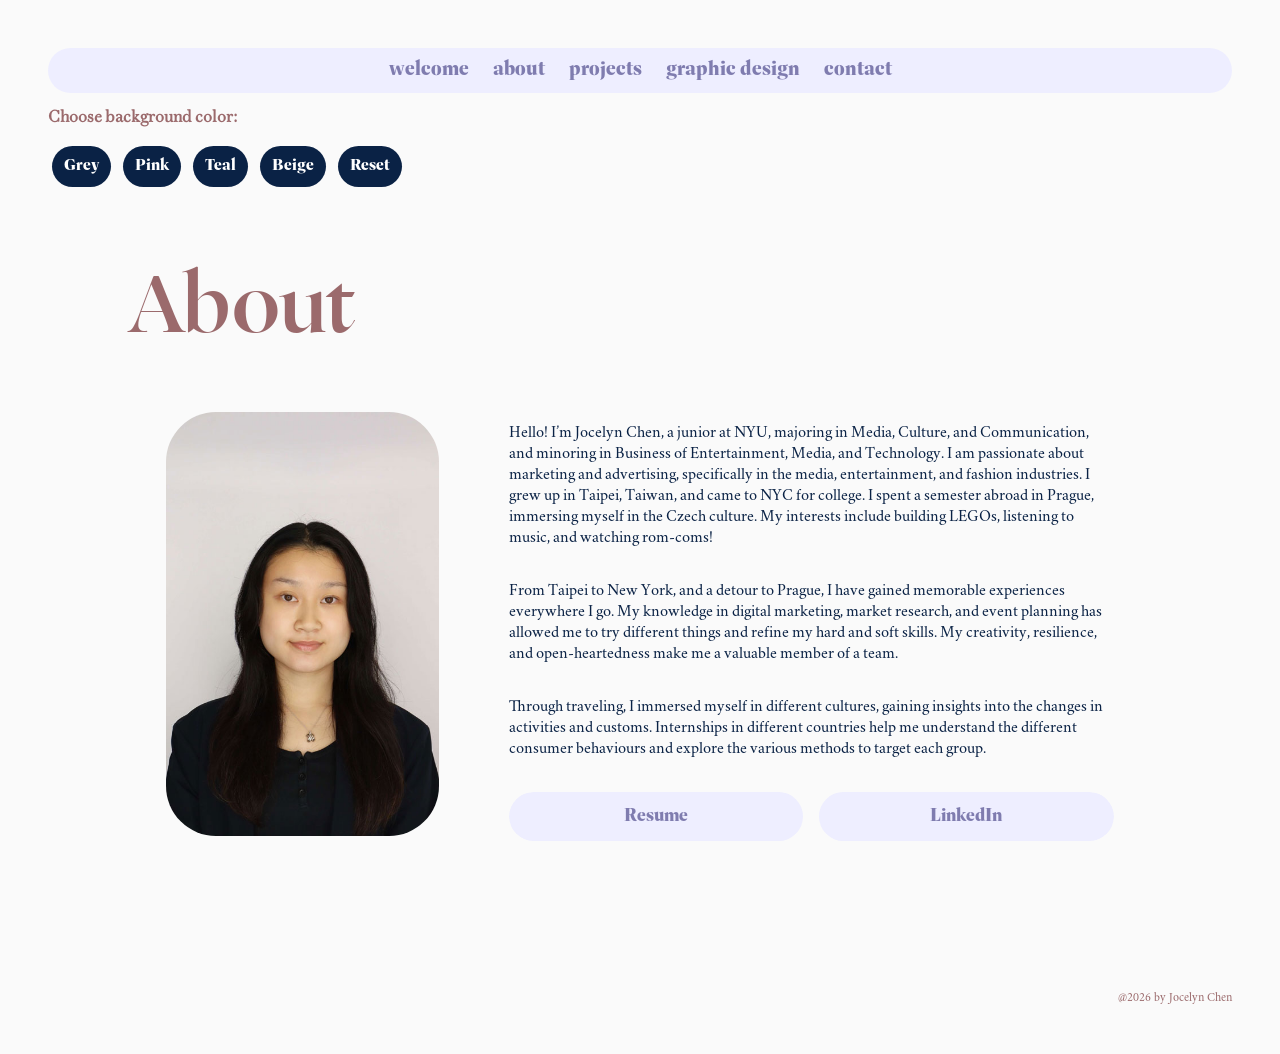
==== about.html @ 05d31b75 "Add files via upload" ====
<!DOCTYPE html>

<html>
  <header>
    <meta charset="utf-8">
    <meta name="viewport" content="width=device-width, initial-scale=1.0">
    <title>Jocelyn Chen - Portfolio</title>
     <link rel="stylesheet" href="styles.css" type="text/css">

  </header>

  <body>

<main>

    <div class="navbar">
    <a href="./index.html">welcome</a>
    <a href="./about.html">about</a>
    <a href="./projects.html">projects</a>
    <a href="./design.html">graphic design</a>
    <a href="./contact.html">contact</a>
  </div>

     <h2>Choose background color:</h2>
    <button onclick="setBgGrey()">Grey</button>
    <button onclick="setBgPink()">Pink</button>
    <button onclick="setBgTeal()">Teal</button>
    <button onclick="setBgBeige()">Beige</button>
    <button onclick="defaultBgColor()">Reset</button>

  <h1>About</h1>


<div class="columns"> 

  <img src="Jocelyn-Chen_480.jpg" srcset="Jocelyn-Chen_960.jpg 2x Jocelyn-Chen_1440.jpg 4x" alt="a headshot of me" width="90%">
  <div class="text">
    <p>Hello! I’m Jocelyn Chen, a junior at NYU, majoring in Media, Culture, and Communication, and minoring in Business of Entertainment, Media, and Technology. I am passionate about marketing and advertising, specifically in the media, entertainment, and fashion industries. I grew up in Taipei, Taiwan, and came to NYC for college.  I spent a semester abroad in Prague, immersing myself in the Czech culture. My interests include building LEGOs,  listening to music, and watching rom-coms!</p>
   
    <p>From Taipei to New York, and a detour to Prague, I have gained memorable experiences everywhere I go. My knowledge in digital marketing, market research, and event planning has allowed me to try different things and refine my hard and soft skills. My creativity, resilience, and open-heartedness make me a valuable member of a team.</p>

    <p>Through traveling, I immersed myself in different cultures, gaining insights into the changes in activities and customs. Internships in different countries help me understand the different consumer behaviours and explore the various methods to target each group.</p>

  <div class="links">

    <a href="https://drive.google.com/file/d/1Mw57LWO-CWWLrUkqT-gZb6t7W5zlHmik/view?usp=sharing" target="_blank" class="button">Resume</a>

   <a href="https://www.linkedin.com/in/i-chen-jocelyn-chen/" target="_blank" class="button">LinkedIn</a>
  </div>  
  </div>

  
</div>

<script src="interaction.js"></script>

</main>

  <footer> @2026 by Jocelyn Chen</footer>

</body>
  </html>
---- styles.css ----
@font-face{
  font-family: Dashiell fine;
  src: url(./Fonts/dashiellfine-xbold.otf);
}

@font-face{
  font-family: Warbler;
  src: url(./Fonts/Warbler.otf);
}

@font-face{
  font-family: Crimson;
  src:url(./Fonts/Crimson-Roman.otf);


}
@font-face{
  font-family: Ogg;
  src: url(./Fonts/Ogg.ttf);
}


@media only screen and (max-width: 600px){
  
  body {
    margin: 1rem; 
    background-color:#FAFAFA ;
  }


pre{
  font-family:'Ogg';
  font-size:3.5em;
  color:#9B6A6C;
  margin-bottom:1.5rem;
  margin-left:1rem;
  text-align:center;
 line-height: 1em;

}

h1{
  font-family:'Ogg';
  font-size:3.5em;
  color:#9B6A6C;
  margin-bottom:1.5rem;
  text-align:center;
}


h2{
  color:#9B6A6C;
  font-family: "Warbler";
  text-align: center;
}


.paragraph {
    margin-left: 1rem;
    margin-right: 1rem;
    text-align: center;
  }

  .navbar{
  display: flex;
  flex-wrap:wrap; 
  flex-direction: row;
  justify-content: center;
  align-items: center;
  border-radius: 2rem;
  background-color:#eeeeff;
  font-family: "Dashiell fine";
  width:80%;
  margin: 1rem auto;

}

.navbar a{
  color:#7F7CAF;
  font-size: 1em;
  padding:0.75rem;
  text-decoration:none;
}

.button-link, .last {
    display: block;
    margin-left: auto;
    margin-right: auto;
    width: 50%;
    background-color:#eeeeff;
    text-align:center;
    color:#7F7CAF;
    line-height: 4em;
    font-size: 1em;
    text-decoration: none;
    font-family: "Dashiell fine";
    border-radius: 2rem;
    margin-bottom:1.5rem;
  }

.photos {
  display: grid;
  grid-template-columns: 0.25fr ;
  gap: 1rem;
place-content: center
}


.photos img {
    width: 10rem;
    height: 10rem;
    object-fit: cover;
    border-radius:50%;
}

p{

  font-family: "Crimson";
  color:#0A2245;
  font-size:1em;

}

.links{
  display: flex;
  flex-direction: column;
  overflow: hidden;
  align-items: center;
  border-radius: 2rem;
  font-family: "Dashiell fine";
  gap:1rem;
  margin-bottom: 2rem;
}

.text p{
  margin-bottom:2rem;
}

.button{
    display: block;
    width: 90%;
    background-color:#eeeeff;
    text-align:center;
    align-items: center;
    color:#7F7CAF;
    font-size: 1em;
    padding-top: 1rem;
  padding-bottom: 1rem;
    text-decoration: none;
    font-family: "Dashiell fine";
    border-radius: 2rem;
}


img{
    display:block;
    margin-left: auto;
    margin-right: auto;
    border-radius: 2rem;
}

h3{
   font-family: "Dashiell fine";
   font-size: 1.5em;
   color:#9B6A6C;
}

.paragraph{
  margin-bottom:2rem;
  text-align: left;
}

.design{
  display:grid;
  grid-template-columns: 1fr;
  place-content: center;
  place-items:center;
  width:100%;
  gap:1rem;
  padding: 1rem;
}

.design img{
    border-radius: 0px;
    width:80%;
    
}

.contact{
  display:grid;
  grid-template-columns: 1fr;
  place-items:center;
  place-content:center;
  width:90%;
  margin-left: 1rem;
}

.footer a, footer{
  font-family: "Crimson";
  position:static;
  font-size:1em;
  color:#9B6A6C;
  text-align: right;
  margin-top:10rem;
}

}

/*desktop*/
@media only screen and (min-width:1024px){

body{
  background-color:#FAFAFA;
  margin:3rem;
}


.navbar{
  display: flex;
  position: sticky;
  top: 5px;
  z-index: 1000;
  flex-direction: row;
  justify-content: center;
  align-items: center;
  border-radius: 50px;
  background-color:#eeeeff;
  font-family: "Dashiell fine";
  width:100%;
  margin:0 auto;

}

.navbar a{
  color:#7F7CAF;
  font-size: 20px;
  padding:12px;
  text-decoration:none;
  transition: all 0.5s ease;
}

.navbar a:hover{
   color:white;
   background-color: #0A2245;
}

.navbar a:active{
   text-transform: uppercase;
  }

pre{
  font-family:'Ogg';
  font-size:80px;
  color:#9B6A6C;
  margin-bottom:20px;
  margin-left:5rem;
  line-height: 1em

}

h1{
  font-family:'Ogg';
  font-size:80px;
  color:#9B6A6C;
  margin-bottom:2.5rem;
  margin-left:5rem;
}


.welcometext{
  color:#9B6A6C;
  font-family: "Warbler";
  font-weight: bold;
  margin-left:5rem;
  margin-bottom: 2.5rem;
  font-size:35px;
  }

h2{
  color:#9B6A6C;
  font-family: "Warbler";
  margin-bottom: 1rem;
  font-size:1em;
}

button {
  padding: 12px;
  margin: 0.25rem;
  border:none;
 border-radius:30px;
  font-size: 1em;
  font-weight: bold;
  cursor: pointer;
  color: white;
  background-color: #0A2245;
  font-family: "Dashiell fine";
  transition: transform 0.2s, opacity 0.2s;
}

button:hover {
  transform: scale(1.05);
  opacity: 0.9;
}

p{

  font-family: "Crimson";
  color:#0A2245;
  font-size:1em;

}

.photos {
  display: grid;
  grid-template-columns: 0.25fr 0.25fr;
	gap: 15px;
  float:right;
  margin-right:70px;
}

.photos img {
    width: 200px;
    height: 200px;
    object-fit: cover;
    border-radius:50%;
    transition: all 0.5s ease;
}

.photos img:hover{
	transform:scale(1.2);
}

.button-link, .last {
		display: block;
		margin-left: 5rem;
  	width: 200px;
  	height: 60px;
  	background-color:#eeeeff;
  	text-align:center;
  	color:#7F7CAF;
  	line-height: 60px;
  	font-size: 16px;
  	text-decoration: none;
  	font-family: "Dashiell fine";
  	transition: all 0.5s ease;
    border-radius: 50px;
  }

  .button-link:hover, .last:hover{
  	background-color: #0A2245;
  	color: white;
    transform:scale(1.2);
  }


.columns {
  display: grid;
  grid-template-columns: 1fr 2fr; 
  gap: 40px;
  align-items: center;
  width: 80%;
  margin-left: auto;
  margin-right: auto;
}

.links{
  display: flex;
  flex-direction: row;
  overflow: hidden;
  align-items: center;
  border-radius: 30px;
  font-family: "Dashiell fine";
  width:100%;
  gap:1rem;
}

.text p{
  margin-bottom:2rem;

}

.button{
    display: block;
    width: 100%;
    background-color:#eeeeff;
    text-align:center;
    align-items: center;
    color:#7F7CAF;
    font-size: 18px;
    padding-top: 15px;
  padding-bottom: 15px;
    text-decoration: none;
    font-family: "Dashiell fine";
    transition: all 0.5s ease;
    border-radius: 30px;
}

 .button:hover{
    background-color: #0A2245;
    color: white;
  }


.home{
  display:grid;
  grid-template-columns: 2fr 1fr;
  align-items: center;
  justify-content: center;
  margin-top:4rem;
}

img{

    border-radius: 50px;
}

h3{
   font-family: "Dashiell fine";
   font-size: 25px;
   color:#9B6A6C;
}

.projects {
  display: grid;
  grid-template-columns: 1fr 2fr; 
  gap: 40px;
  align-items: center;
  width: 80%;
  margin-left: auto;
  margin-right: auto;
  padding:10px;

}

.gallery-container{
  display:flex;
  flex-wrap:wrap;
  justify-content: space-around;
  overflow:hidden;
  width:80%;
  margin-left: auto;
  margin-right: auto;
  gap:15px;
  background-color: rgba(155, 106, 108, 0.8);
  padding: 1rem;
  gap:15px;

}

.gallery-item {
  width: calc((100% - 30px) / 3);
    margin-bottom: 10px;
    opacity: 1;
    cursor: pointer;
}
.gallery-item:hover {
    opacity: 0.5;
}
.gallery-item img {
    width: 100%;
    border-radius: 0;
    object-fit: cover;
}
.gallery-content {
    font-size: .8em;
}

.lightbox {
    position: fixed;
    display: none;
    background-color:rgba(155, 106, 108, 0.5);
    width: 100%;
    height: 100%;              
    overflow: auto;
    top: 0;
    left: 0;
}
.lightbox-content {
    position: relative;
    width: 70%;
    height: 70%;
    margin: 5% auto;
}
.lightbox-content img {
    border-radius: 7px;
    width: 100%;
    height: 100%;
    object-fit: contain; 
}
.lightbox-prev,
.lightbox-next {
    position: absolute;
    background-color: rgba(155, 106, 108, 0.9);
    color: #fff;
    padding: 7px;
    top: 45%;
    cursor: pointer;
}
.lightbox-prev {
    left: 0;
}
.lightbox-next {
    right: 0;
}
.lightbox-prev:hover,
.lightbox-next:hover {
    opacity: .5;
}

.paragraph{
  margin-left:5rem;
  margin-right:5rem;
  margin-bottom:2rem;
}

.item10{
  grid-column-start:1;
  grid-column-end: 3;
}

.contact{
  display:grid;
  grid-template-columns: 1fr 1fr;
  place-items:center;
  place-content:center;
}

.footer a, footer{
  font-family: "Crimson";
  position:static;
  font-size:12px;
  color:#9B6A6C;
  text-align: right;
  margin-top:150px;
}


}
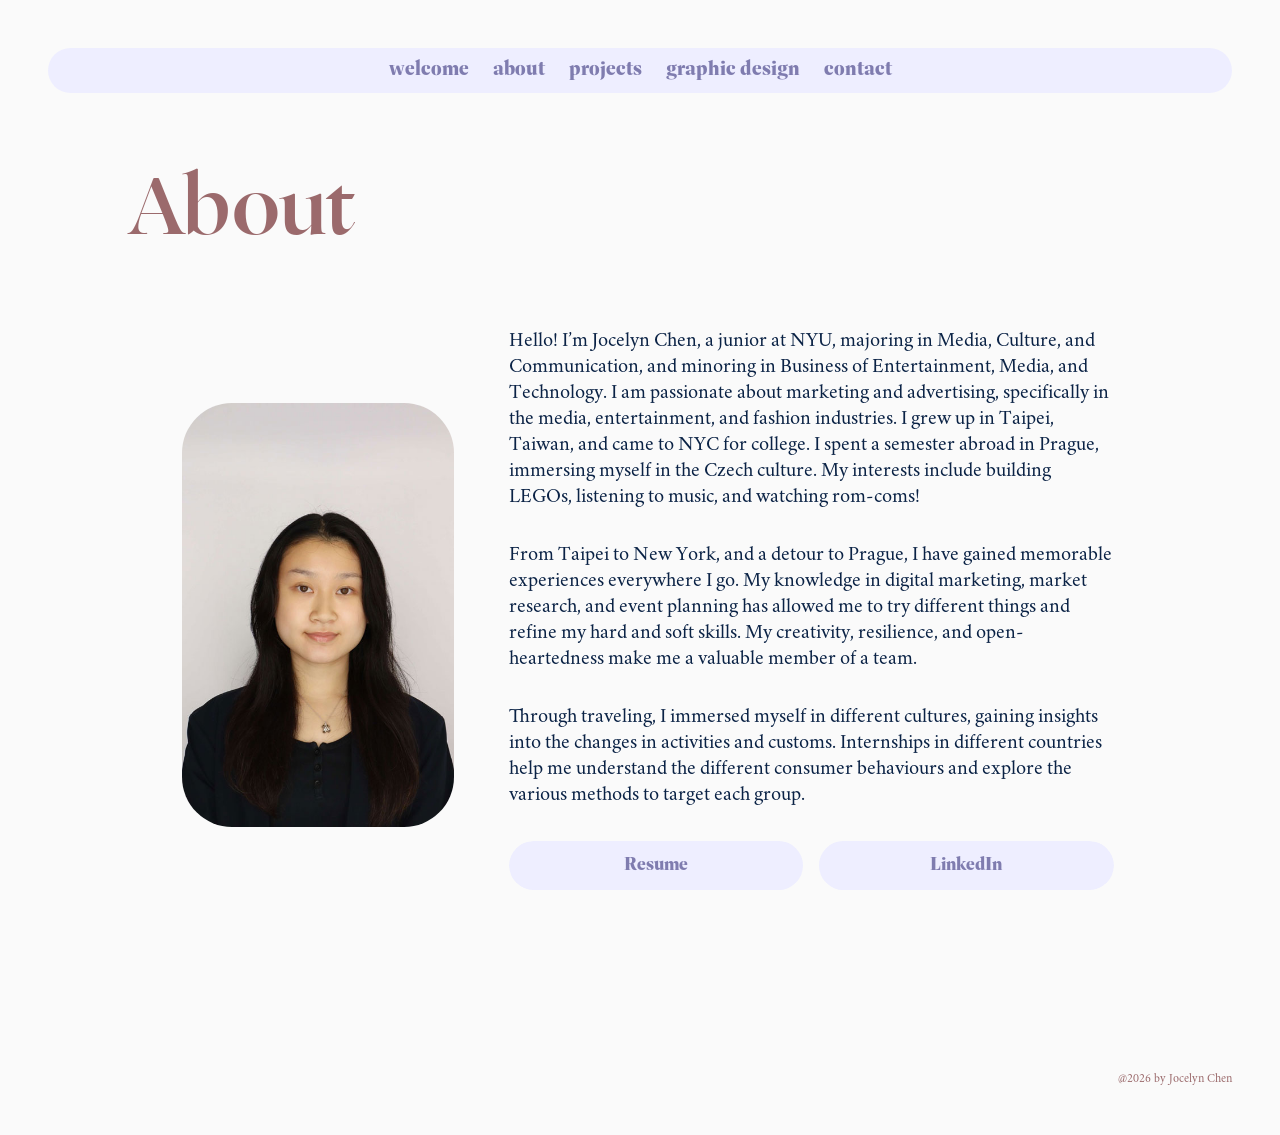
==== commit db515428: "Update about.html" ====
--- a/about.html
+++ b/about.html
@@ -21,12 +21,7 @@
     <a href="./contact.html">contact</a>
   </div>
 
-     <h2>Choose background color:</h2>
-    <button onclick="setBgGrey()">Grey</button>
-    <button onclick="setBgPink()">Pink</button>
-    <button onclick="setBgTeal()">Teal</button>
-    <button onclick="setBgBeige()">Beige</button>
-    <button onclick="defaultBgColor()">Reset</button>
+   
 
   <h1>About</h1>
 
--- a/styles.css
+++ b/styles.css
@@ -47,13 +47,35 @@
   text-align:center;
 }
 
-
-h2{
+.welcometext{
   color:#9B6A6C;
   font-family: "Warbler";
+  font-weight: bold;
+  text-align:center;  
+  margin-bottom: 1rem;
+  font-size:2em;
+  }
+
+  h2{
+  color:#9B6A6C;
+  font-family: "Warbler";
+  margin-bottom: 1rem;
+  font-size:1em;
   text-align: center;
 }
 
+button {
+  margin:auto;
+  padding: 0.5rem;
+  border:none;
+  border-radius:30px;
+  font-size: 0.75em;
+  cursor: pointer;
+  color: white;
+  background-color: #0A2245;
+  font-family: "Dashiell fine";
+  align-content: center;
+}
 
 .paragraph {
     margin-left: 1rem;
@@ -170,7 +192,7 @@
   text-align: left;
 }
 
-.design{
+.gallery-container{
   display:grid;
   grid-template-columns: 1fr;
   place-content: center;
@@ -180,7 +202,7 @@
   padding: 1rem;
 }
 
-.design img{
+.gallery-container img{
     border-radius: 0px;
     width:80%;
     
@@ -206,6 +228,215 @@
 
 }
 
+@media only screen and (min-width: 600px) {
+  body {
+    margin: 2rem; 
+    background-color:#FAFAFA ;
+  }
+
+
+pre{
+  font-family:'Ogg';
+  font-size:5em;
+  color:#9B6A6C;
+  margin-bottom:1.5rem;
+  margin-left:2rem;
+  text-align:center;
+ line-height: 1em;
+
+}
+
+h1{
+  font-family:'Ogg';
+  font-size:5em;
+  color:#9B6A6C;
+  margin-bottom:2rem;
+  text-align:center;
+}
+
+.welcometext{
+  color:#9B6A6C;
+  font-family: "Warbler";
+  font-weight: bold;
+  text-align:center;  
+  margin-bottom: 2rem;
+  font-size:3em;
+  }
+
+  h2{
+  color:#9B6A6C;
+  font-family: "Warbler";
+  margin-bottom: 2rem;
+  font-size:2em;
+  text-align: left;
+}
+
+button {
+  margin:auto;
+  padding: 1rem;
+  border:none;
+  border-radius:30px;
+  font-size: 2em;
+  cursor: pointer;
+  color: white;
+  background-color: #0A2245;
+  font-family: "Dashiell fine";
+  align-content: center;
+}
+
+.paragraph {
+    margin-left: 2rem;
+    margin-right: 2rem;
+    text-align: center;
+  }
+
+  .navbar{
+  display: flex;
+  flex-wrap:wrap; 
+  flex-direction: row;
+  justify-content: center;
+  align-items: center;
+  border-radius: 2rem;
+  background-color:#eeeeff;
+  font-family: "Dashiell fine";
+  width:80%;
+  margin: 2rem auto;
+
+}
+
+.navbar a{
+  color:#7F7CAF;
+  font-size: 2em;
+  padding:0.75rem;
+  text-decoration:none;
+}
+
+.button-link, .last {
+    display: block;
+    margin-left: auto;
+    margin-right: auto;
+    width: 70%;
+    background-color:#eeeeff;
+    text-align:center;
+    color:#7F7CAF;
+    line-height: 2em;
+    font-size: 2em;
+    text-decoration: none;
+    font-family: "Dashiell fine";
+    border-radius: 2rem;
+    margin-bottom:1.5rem;
+  }
+
+.photos {
+  display: grid;
+  grid-template-columns: 0.25fr ;
+  gap: 1rem;
+place-content: center
+}
+
+
+.photos img {
+    width: 10rem;
+    height: 10rem;
+    object-fit: cover;
+    border-radius:50%;
+}
+
+p{
+
+  font-family: "Crimson";
+  color:#0A2245;
+  font-size:1.75em;
+
+}
+
+.links{
+  display: flex;
+  flex-direction: column;
+  overflow: hidden;
+  align-items: center;
+  border-radius: 2rem;
+  font-family: "Dashiell fine";
+  gap:1rem;
+  margin-bottom: 2rem;
+}
+
+.text p{
+  margin-bottom:2rem;
+}
+
+.button{
+    display: block;
+    width: 90%;
+    background-color:#eeeeff;
+    text-align:center;
+    align-items: center;
+    color:#7F7CAF;
+    font-size: 2em;
+    padding-top: 1rem;
+  padding-bottom: 1rem;
+    text-decoration: none;
+    font-family: "Dashiell fine";
+    border-radius: 2rem;
+}
+
+
+img{
+    display:block;
+    margin-left: auto;
+    margin-right: auto;
+    border-radius: 2rem;
+}
+
+h3{
+   font-family: "Dashiell fine";
+   font-size: 2em;
+   color:#9B6A6C;
+
+}
+
+.paragraph{
+  margin-bottom:2rem;
+  text-align: left;
+}
+
+.gallery-container{
+  display:grid;
+  grid-template-columns: 1fr;
+  place-content: center;
+  place-items:center;
+  width:100%;
+  gap:1rem;
+  padding: 1rem;
+}
+
+.gallery-container img{
+    border-radius: 0px;
+    width:80%;
+    
+}
+
+.contact{
+  display:grid;
+  grid-template-columns: 1fr;
+  place-items:center;
+  place-content:center;
+  width:90%;
+  margin-left: 1rem;
+}
+
+.footer a, footer{
+  font-family: "Crimson";
+  position:static;
+  font-size:1em;
+  color:#9B6A6C;
+  text-align: right;
+  margin-top:10rem;
+}
+
+}
+
+
 /*desktop*/
 @media only screen and (min-width:1024px){
 
@@ -254,7 +485,8 @@
   color:#9B6A6C;
   margin-bottom:20px;
   margin-left:5rem;
-  line-height: 1em
+  line-height: 1em;
+  text-align: left;
 
 }
 
@@ -264,6 +496,7 @@
   color:#9B6A6C;
   margin-bottom:2.5rem;
   margin-left:5rem;
+text-align:left;
 }
 
 
@@ -274,13 +507,17 @@
   margin-left:5rem;
   margin-bottom: 2.5rem;
   font-size:35px;
-  }
+  text-align: left;
+  }
+
 
 h2{
   color:#9B6A6C;
   font-family: "Warbler";
   margin-bottom: 1rem;
   font-size:1em;
+  text-align: left;
+
 }
 
 button {
@@ -306,7 +543,7 @@
 
   font-family: "Crimson";
   color:#0A2245;
-  font-size:1em;
+  font-size:1.25em;
 
 }
 
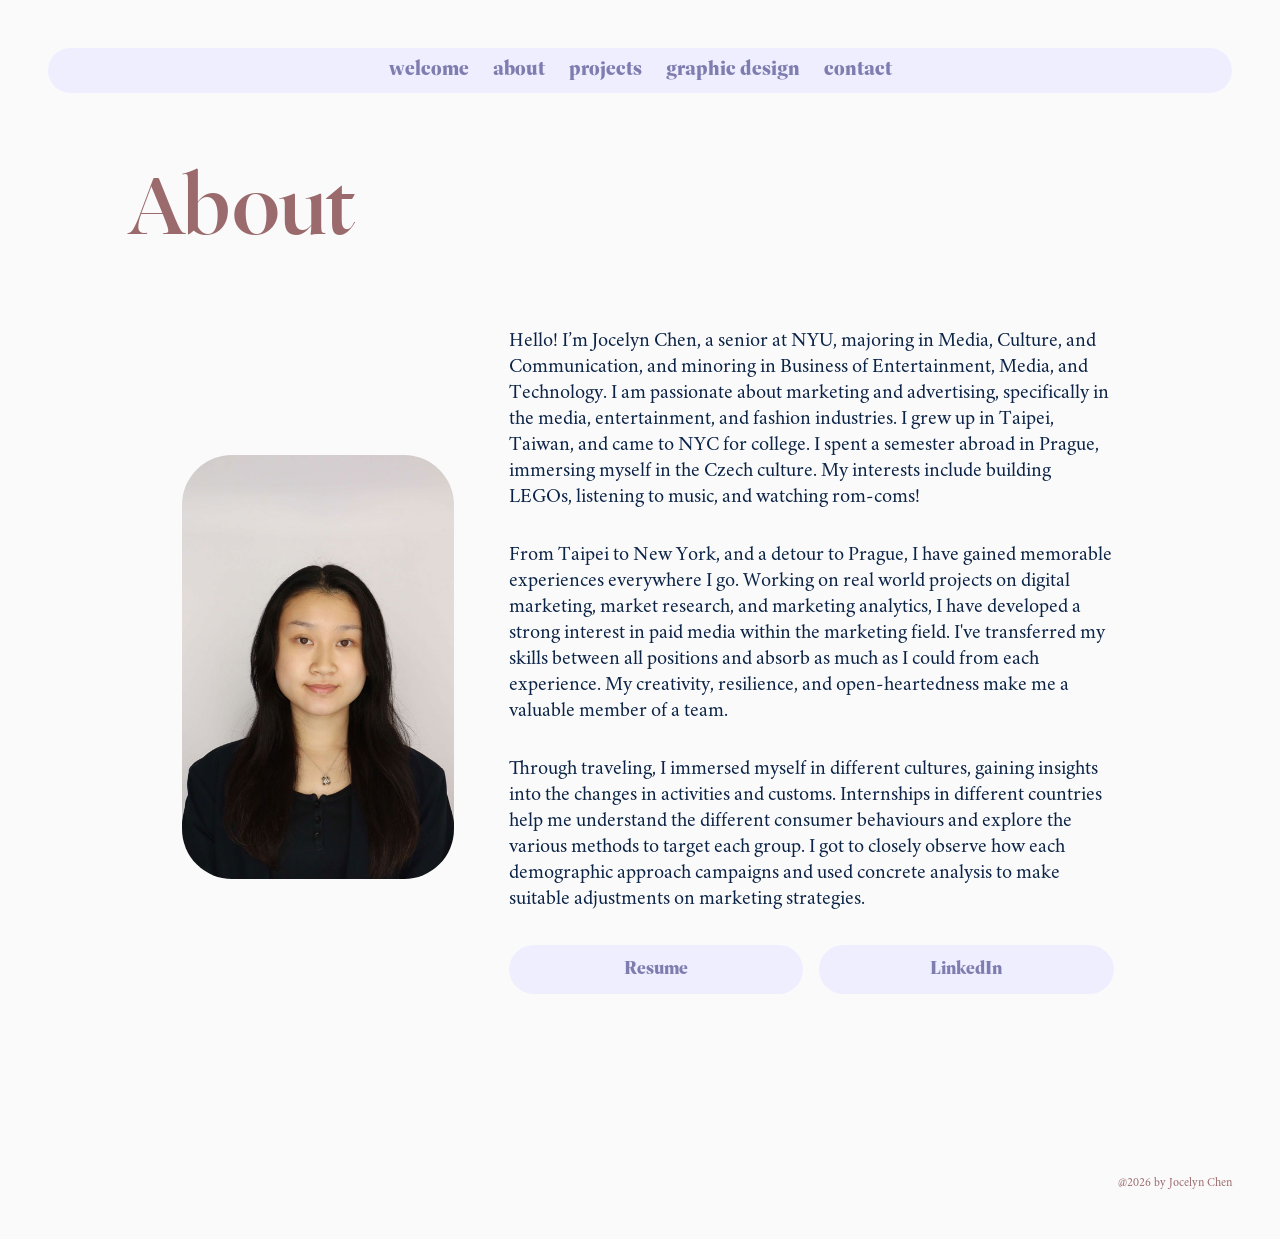
==== commit 214632bf: "Update about.html" ====
--- a/about.html
+++ b/about.html
@@ -30,15 +30,15 @@
 
   <img src="Jocelyn-Chen_480.jpg" srcset="Jocelyn-Chen_960.jpg 2x Jocelyn-Chen_1440.jpg 4x" alt="a headshot of me" width="90%">
   <div class="text">
-    <p>Hello! I’m Jocelyn Chen, a junior at NYU, majoring in Media, Culture, and Communication, and minoring in Business of Entertainment, Media, and Technology. I am passionate about marketing and advertising, specifically in the media, entertainment, and fashion industries. I grew up in Taipei, Taiwan, and came to NYC for college.  I spent a semester abroad in Prague, immersing myself in the Czech culture. My interests include building LEGOs,  listening to music, and watching rom-coms!</p>
+    <p>Hello! I’m Jocelyn Chen, a senior at NYU, majoring in Media, Culture, and Communication, and minoring in Business of Entertainment, Media, and Technology. I am passionate about marketing and advertising, specifically in the media, entertainment, and fashion industries. I grew up in Taipei, Taiwan, and came to NYC for college.  I spent a semester abroad in Prague, immersing myself in the Czech culture. My interests include building LEGOs,  listening to music, and watching rom-coms!</p>
    
-    <p>From Taipei to New York, and a detour to Prague, I have gained memorable experiences everywhere I go. My knowledge in digital marketing, market research, and event planning has allowed me to try different things and refine my hard and soft skills. My creativity, resilience, and open-heartedness make me a valuable member of a team.</p>
+    <p>From Taipei to New York, and a detour to Prague, I have gained memorable experiences everywhere I go. Working on real world projects on digital marketing, market research, and marketing analytics, I have developed a strong interest in paid media within the marketing field. I've transferred my skills between all positions and absorb as much as I could from each experience. My creativity, resilience, and open-heartedness make me a valuable member of a team.</p>
 
-    <p>Through traveling, I immersed myself in different cultures, gaining insights into the changes in activities and customs. Internships in different countries help me understand the different consumer behaviours and explore the various methods to target each group.</p>
+    <p>Through traveling, I immersed myself in different cultures, gaining insights into the changes in activities and customs. Internships in different countries help me understand the different consumer behaviours and explore the various methods to target each group. I got to closely observe how each demographic approach campaigns and used concrete analysis to make suitable adjustments on marketing strategies.</p>
 
   <div class="links">
 
-    <a href="https://drive.google.com/file/d/1Mw57LWO-CWWLrUkqT-gZb6t7W5zlHmik/view?usp=sharing" target="_blank" class="button">Resume</a>
+    <a href="https://drive.google.com/file/d/1av2QFj1rWNpK_xPD0vA0QkC8zzUOexxa/view?usp=sharing" target="_blank" class="button">Resume</a>
 
    <a href="https://www.linkedin.com/in/i-chen-jocelyn-chen/" target="_blank" class="button">LinkedIn</a>
   </div>  
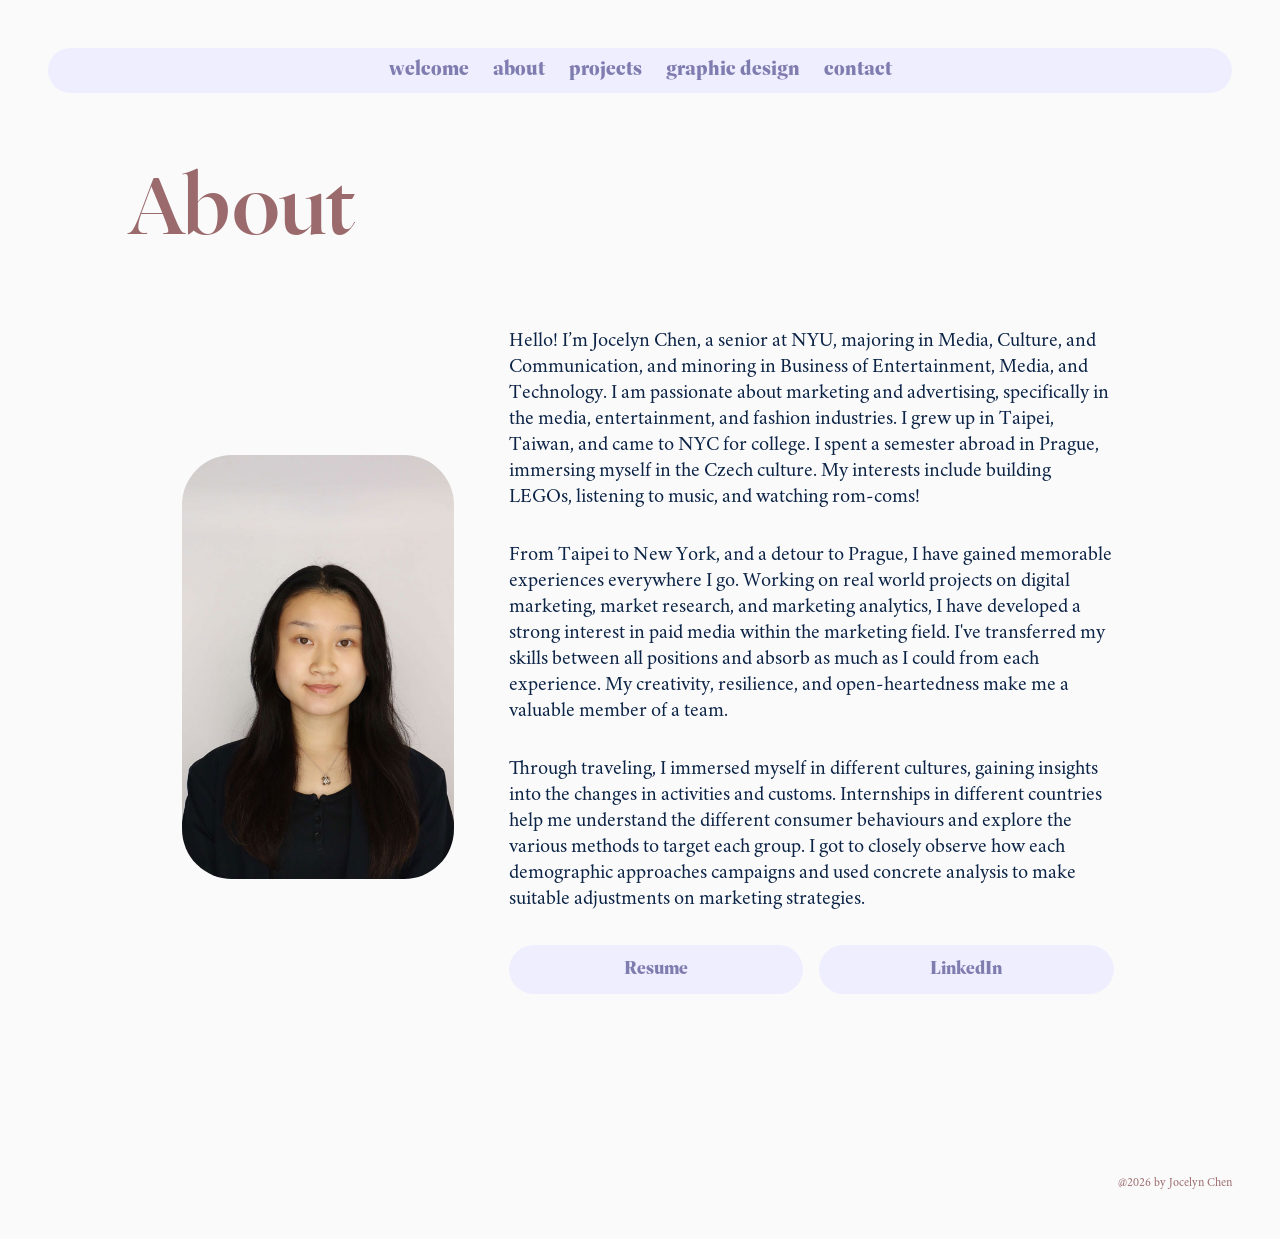
==== commit ae5cb054: "Update about.html" ====
--- a/about.html
+++ b/about.html
@@ -34,7 +34,7 @@
    
     <p>From Taipei to New York, and a detour to Prague, I have gained memorable experiences everywhere I go. Working on real world projects on digital marketing, market research, and marketing analytics, I have developed a strong interest in paid media within the marketing field. I've transferred my skills between all positions and absorb as much as I could from each experience. My creativity, resilience, and open-heartedness make me a valuable member of a team.</p>
 
-    <p>Through traveling, I immersed myself in different cultures, gaining insights into the changes in activities and customs. Internships in different countries help me understand the different consumer behaviours and explore the various methods to target each group. I got to closely observe how each demographic approach campaigns and used concrete analysis to make suitable adjustments on marketing strategies.</p>
+    <p>Through traveling, I immersed myself in different cultures, gaining insights into the changes in activities and customs. Internships in different countries help me understand the different consumer behaviours and explore the various methods to target each group. I got to closely observe how each demographic approaches campaigns and used concrete analysis to make suitable adjustments on marketing strategies.</p>
 
   <div class="links">
 
